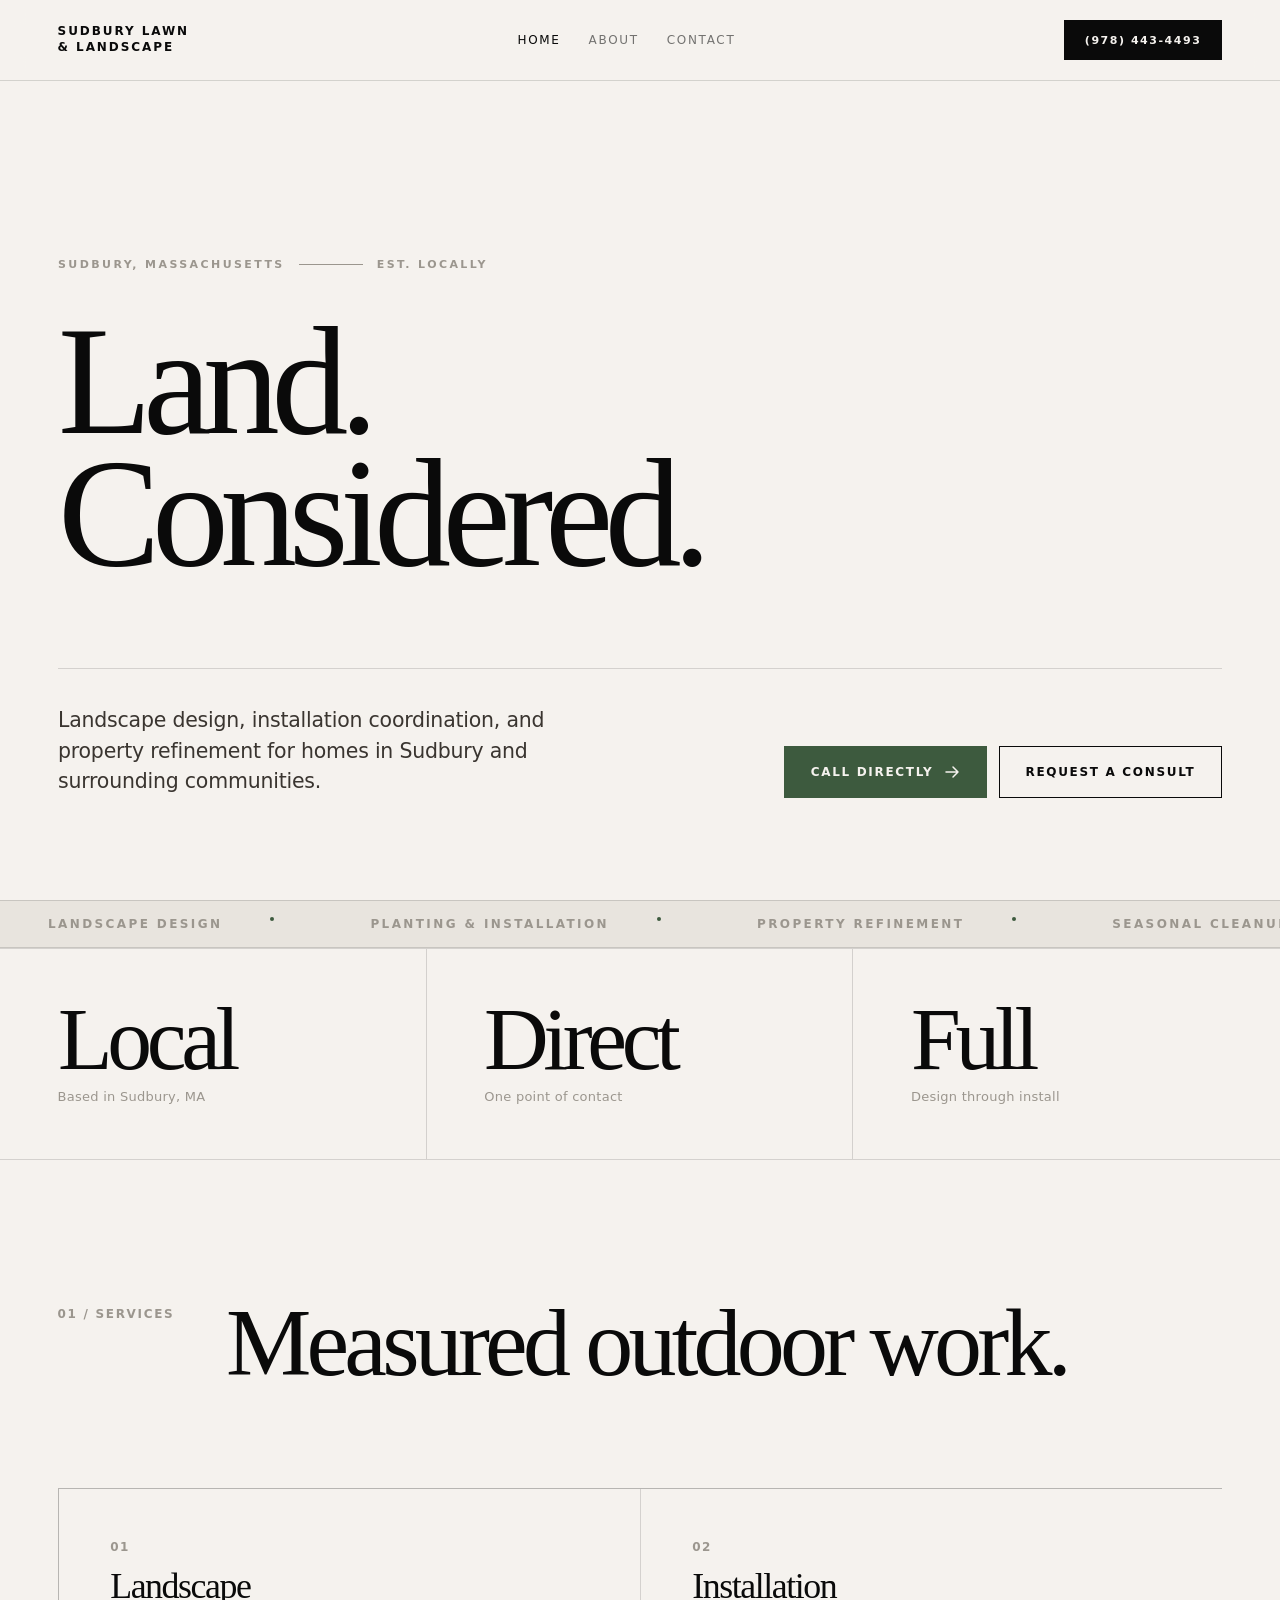
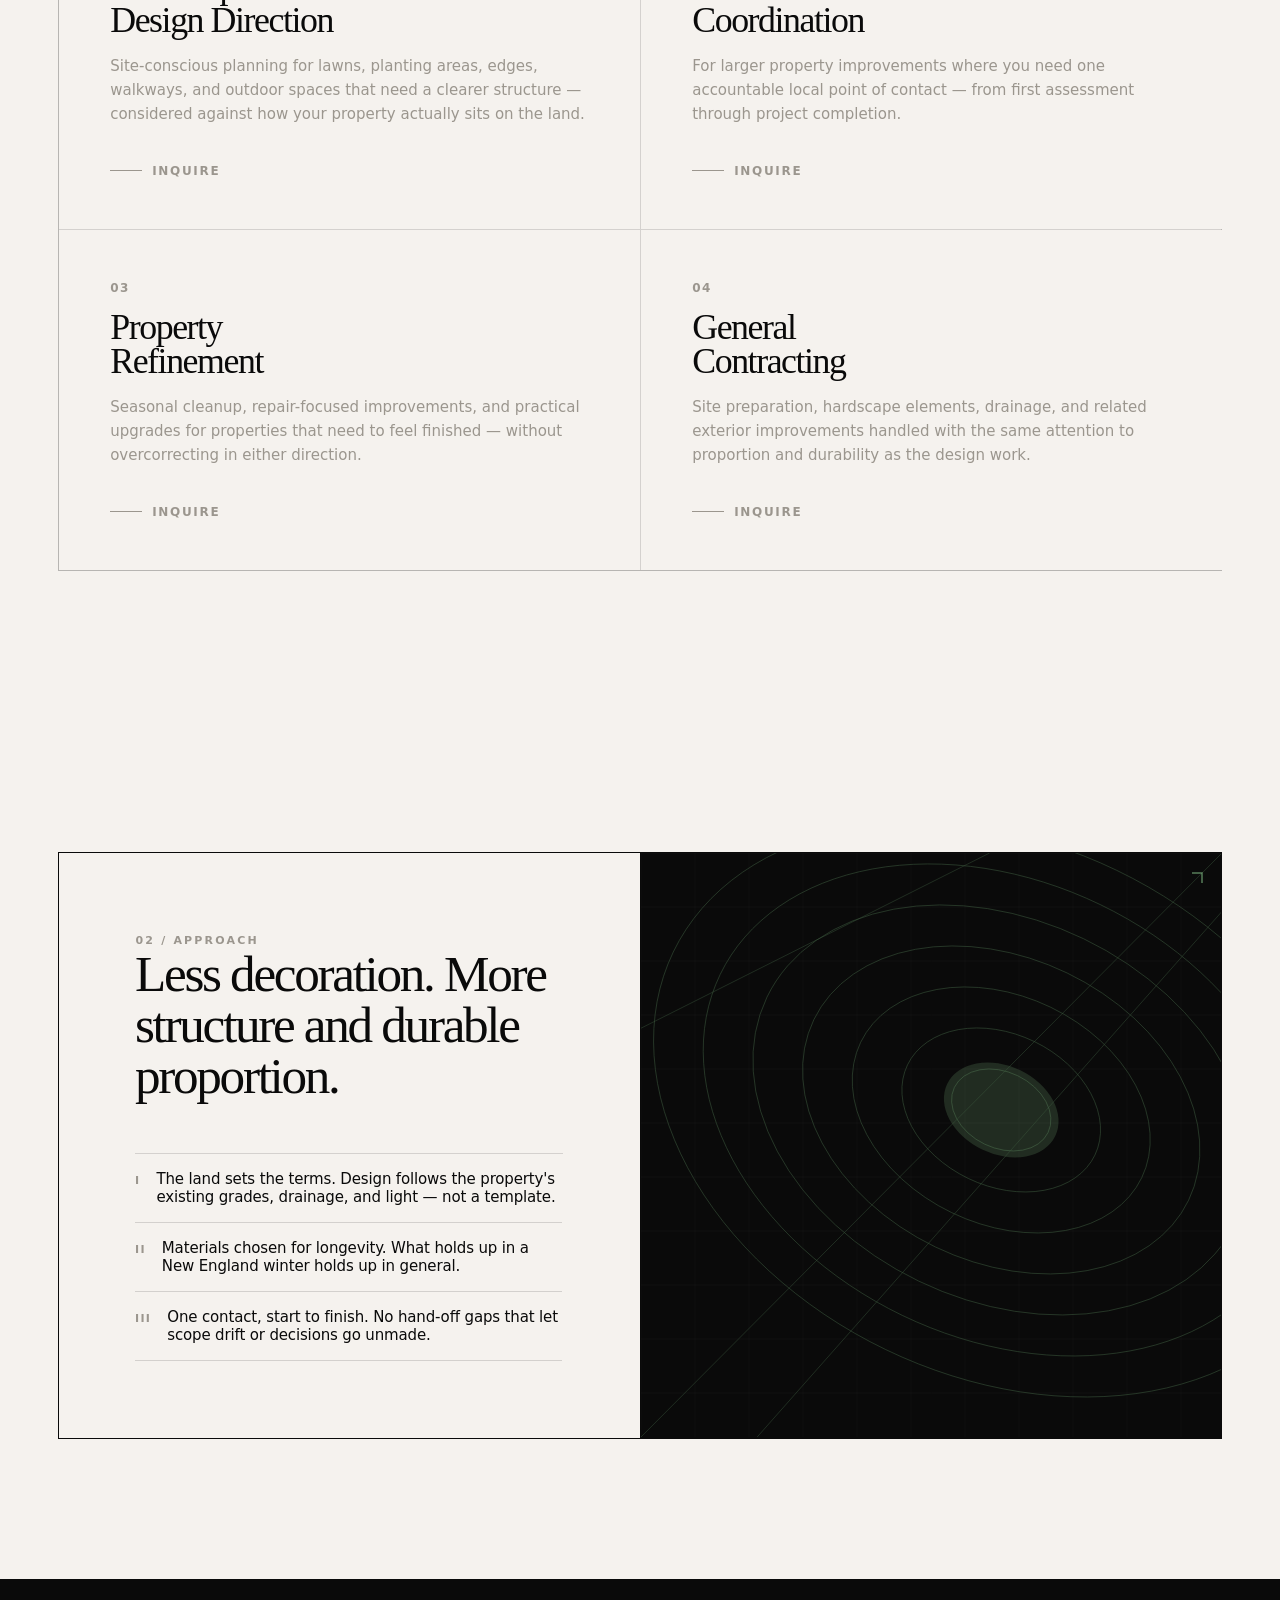
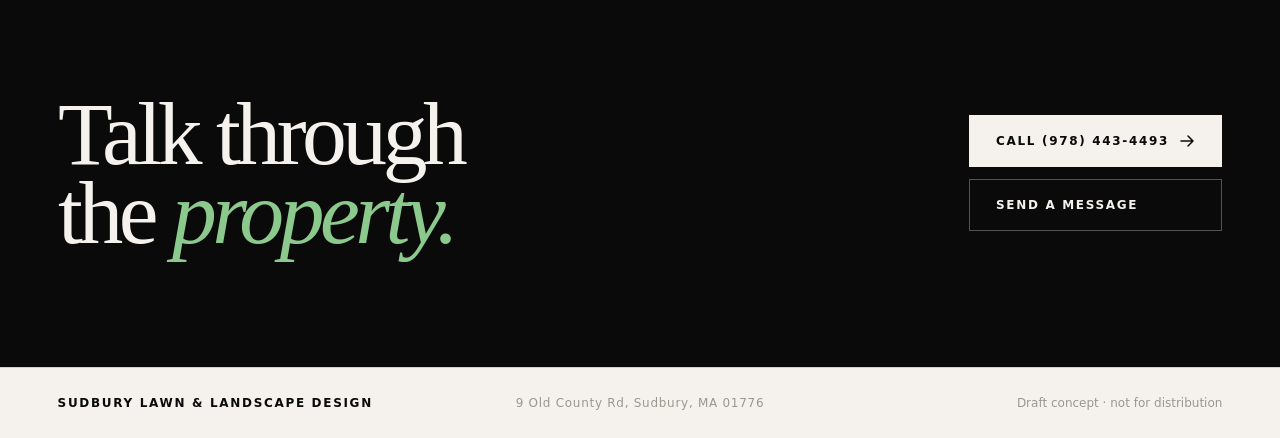
==== index.html @ a1465e55 "Initial Claude Design website" ====
<!DOCTYPE html>
<html lang="en">
<head>
  <meta charset="UTF-8" />
  <meta name="viewport" content="width=device-width, initial-scale=1.0" />
  <title>Sudbury Lawn &amp; Landscape Design — Sudbury, MA</title>
  <meta name="description" content="Landscape design, installation, and property refinement for Sudbury, MA and surrounding towns. Call (978) 443-4493." />
  <link rel="stylesheet" href="styles.css" />
</head>
<body>
  <div class="site">

    <!-- Navigation -->
    <nav class="nav" aria-label="Primary navigation">
      <a class="nav-brand" href="index.html">
        Sudbury Lawn<br>&amp; Landscape
      </a>
      <ul class="nav-links" role="list">
        <li><a href="index.html" aria-current="page">Home</a></li>
        <li><a href="about.html">About</a></li>
        <li><a href="contact.html">Contact</a></li>
      </ul>
      <a class="nav-cta" href="tel:+19784434493">
        (978) 443-4493
      </a>
    </nav>

    <main>

      <!-- Hero -->
      <section class="hero" aria-labelledby="hero-heading">
        <div class="hero-kicker reveal">
          <span class="label">Sudbury, Massachusetts</span>
          <span class="kicker-line" aria-hidden="true"></span>
          <span class="label">Est. locally</span>
        </div>

        <h1 id="hero-heading" class="display reveal" data-delay="1">
          Land.<br>Considered.
        </h1>

        <div class="hero-bottom">
          <p class="body-large hero-desc reveal" data-delay="2">
            Landscape design, installation coordination, and property refinement for homes in Sudbury and surrounding communities.
          </p>
          <div class="hero-actions reveal" data-delay="3">
            <a class="btn btn-accent" href="tel:+19784434493">
              Call directly
              <svg class="btn-icon" viewBox="0 0 16 16" fill="none" aria-hidden="true">
                <path d="M2 8h12M9 3l5 5-5 5" stroke="currentColor" stroke-width="1.5" stroke-linecap="round" stroke-linejoin="round"/>
              </svg>
            </a>
            <a class="btn btn-outline" href="contact.html">Request a consult</a>
          </div>
        </div>
      </section>

      <!-- Marquee -->
      <div class="marquee-wrap" aria-hidden="true">
        <div class="marquee-track">
          <!-- duplicated for seamless loop -->
          <span class="marquee-item">Landscape Design</span><span class="marquee-dot"></span>
          <span class="marquee-item">Planting &amp; Installation</span><span class="marquee-dot"></span>
          <span class="marquee-item">Property Refinement</span><span class="marquee-dot"></span>
          <span class="marquee-item">Seasonal Cleanup</span><span class="marquee-dot"></span>
          <span class="marquee-item">Sudbury, MA</span><span class="marquee-dot"></span>
          <span class="marquee-item">Landscape Design</span><span class="marquee-dot"></span>
          <span class="marquee-item">Planting &amp; Installation</span><span class="marquee-dot"></span>
          <span class="marquee-item">Property Refinement</span><span class="marquee-dot"></span>
          <span class="marquee-item">Seasonal Cleanup</span><span class="marquee-dot"></span>
          <span class="marquee-item">Sudbury, MA</span><span class="marquee-dot"></span>
        </div>
      </div>

      <!-- Stats band -->
      <div class="stats ruled">
        <div class="stat">
          <span class="stat-num reveal">Local</span>
          <span class="stat-label body-small">Based in Sudbury, MA</span>
        </div>
        <div class="stat">
          <span class="stat-num reveal" data-delay="1">Direct</span>
          <span class="stat-label body-small">One point of contact</span>
        </div>
        <div class="stat">
          <span class="stat-num reveal" data-delay="2">Full</span>
          <span class="stat-label body-small">Design through install</span>
        </div>
      </div>

      <!-- Services -->
      <section class="section" aria-labelledby="services-heading">
        <header class="section-header">
          <span class="section-num label reveal-left">01 / Services</span>
          <h2 id="services-heading" class="headline reveal">
            Measured outdoor work.
          </h2>
        </header>

        <div class="services-grid">
          <article class="service-card reveal">
            <div class="service-card-top">
              <span class="service-idx label">01</span>
              <h3>Landscape<br>Design Direction</h3>
              <p class="body-small">
                Site-conscious planning for lawns, planting areas, edges, walkways, and outdoor spaces that need a clearer structure — considered against how your property actually sits on the land.
              </p>
            </div>
            <span class="service-arrow" aria-hidden="true">
              <span class="arrow-line"></span>
              Inquire
            </span>
          </article>

          <article class="service-card reveal" data-delay="1">
            <div class="service-card-top">
              <span class="service-idx label">02</span>
              <h3>Installation<br>Coordination</h3>
              <p class="body-small">
                For larger property improvements where you need one accountable local point of contact — from first assessment through project completion.
              </p>
            </div>
            <span class="service-arrow" aria-hidden="true">
              <span class="arrow-line"></span>
              Inquire
            </span>
          </article>

          <article class="service-card reveal" data-delay="2">
            <div class="service-card-top">
              <span class="service-idx label">03</span>
              <h3>Property<br>Refinement</h3>
              <p class="body-small">
                Seasonal cleanup, repair-focused improvements, and practical upgrades for properties that need to feel finished — without overcorrecting in either direction.
              </p>
            </div>
            <span class="service-arrow" aria-hidden="true">
              <span class="arrow-line"></span>
              Inquire
            </span>
          </article>

          <article class="service-card reveal" data-delay="3">
            <div class="service-card-top">
              <span class="service-idx label">04</span>
              <h3>General<br>Contracting</h3>
              <p class="body-small">
                Site preparation, hardscape elements, drainage, and related exterior improvements handled with the same attention to proportion and durability as the design work.
              </p>
            </div>
            <span class="service-arrow" aria-hidden="true">
              <span class="arrow-line"></span>
              Inquire
            </span>
          </article>
        </div>
      </section>

      <!-- Approach -->
      <section class="section-full" aria-labelledby="approach-heading">
        <div class="approach-block" style="max-width:var(--max);margin:0 auto;">
          <div class="approach-copy">
            <div>
              <span class="label reveal">02 / Approach</span>
              <h2 id="approach-heading" class="approach-statement reveal" data-delay="1">
                Less decoration. More structure and durable proportion.
              </h2>
            </div>
            <ul class="approach-pillars" aria-label="Design principles">
              <li class="reveal">
                <span class="pillar-n label">I</span>
                <span class="pillar-text">The land sets the terms. Design follows the property's existing grades, drainage, and light — not a template.</span>
              </li>
              <li class="reveal" data-delay="1">
                <span class="pillar-n label">II</span>
                <span class="pillar-text">Materials chosen for longevity. What holds up in a New England winter holds up in general.</span>
              </li>
              <li class="reveal" data-delay="2">
                <span class="pillar-n label">III</span>
                <span class="pillar-text">One contact, start to finish. No hand-off gaps that let scope drift or decisions go unmade.</span>
              </li>
            </ul>
          </div>
          <div class="approach-visual" aria-hidden="true">
            <canvas class="geo-canvas" id="geoCanvas"></canvas>
          </div>
        </div>
      </section>

      <!-- CTA band -->
      <section class="cta-band" aria-labelledby="cta-heading">
        <div class="cta-inner">
          <h2 id="cta-heading" class="cta-headline reveal">
            Talk through<br>the <em>property.</em>
          </h2>
          <div class="cta-actions reveal" data-delay="2">
            <a class="btn btn-white" href="tel:+19784434493">
              Call (978) 443-4493
              <svg class="btn-icon" viewBox="0 0 16 16" fill="none" aria-hidden="true">
                <path d="M2 8h12M9 3l5 5-5 5" stroke="currentColor" stroke-width="1.5" stroke-linecap="round" stroke-linejoin="round"/>
              </svg>
            </a>
            <a class="btn btn-ghost" href="contact.html">Send a message</a>
          </div>
        </div>
      </section>

    </main>

    <!-- Footer -->
    <footer class="footer">
      <span class="footer-brand">Sudbury Lawn &amp; Landscape Design</span>
      <span class="footer-center">9 Old County Rd, Sudbury, MA 01776</span>
      <span class="footer-right">Draft concept · not for distribution</span>
    </footer>

  </div>
  <script src="script.js"></script>
</body>
</html>
---- styles.css ----
/* ─────────────────────────────────────────────────────────────────────────────
   Sudbury Lawn & Landscape Design
   Palette: pure black / off-white / one botanical accent
   No gradients. No glow. No glass. Editorial structural minimalism.
───────────────────────────────────────────────────────────────────────────── */

:root {
  --black:   #0a0a0a;
  --white:   #f5f2ee;
  --stone:   #e8e4de;
  --dim:     #9b968e;
  --rule:    rgba(10,10,10,.14);
  --accent:  #3d5a3e;   /* single botanical green — used sparingly */
  --max:     1560px;
  --gutter:  clamp(18px, 4.5vw, 80px);
  --ease-out: cubic-bezier(.16,1,.3,1);
  --ease-in:  cubic-bezier(.7,0,.84,0);
}

/* ─── Reset ─── */
*, *::before, *::after { box-sizing: border-box; }
html { scroll-behavior: smooth; }
body {
  margin: 0;
  background: var(--white);
  color: var(--black);
  font-family: "Georgia", ui-serif, Georgia, serif;
  -webkit-font-smoothing: antialiased;
}
a { color: inherit; text-decoration: none; }
img, svg { display: block; }
h1, h2, h3, h4, p, ul { margin: 0; }

/* ─── Utility ─── */
.sr-only {
  position: absolute; width: 1px; height: 1px;
  padding: 0; margin: -1px; overflow: hidden;
  clip: rect(0,0,0,0); white-space: nowrap; border: 0;
}
.ruled { border-top: 1px solid var(--rule); }

/* ─── Typography scale ─── */
.label {
  font-family: ui-sans-serif, "Inter", system-ui, sans-serif;
  font-size: 11px; font-weight: 700;
  text-transform: uppercase; letter-spacing: .2em;
  color: var(--dim);
}
.display {
  font-size: clamp(72px, 12vw, 200px);
  line-height: .86;
  letter-spacing: -.055em;
  font-weight: 400;
}
.headline {
  font-size: clamp(48px, 7.5vw, 140px);
  line-height: .88;
  letter-spacing: -.05em;
  font-weight: 400;
}
.subhead {
  font-size: clamp(28px, 3.8vw, 62px);
  line-height: .96;
  letter-spacing: -.04em;
  font-weight: 400;
}
.body-large {
  font-family: ui-sans-serif, "Inter", system-ui, sans-serif;
  font-size: clamp(17px, 1.6vw, 24px);
  line-height: 1.5;
  letter-spacing: -.01em;
  color: #3a3530;
}
.body-small {
  font-family: ui-sans-serif, "Inter", system-ui, sans-serif;
  font-size: 15px;
  line-height: 1.6;
  color: var(--dim);
}

/* ─── Navigation ─── */
.nav {
  position: fixed; z-index: 100;
  top: 0; left: 0; right: 0;
  display: grid;
  grid-template-columns: auto 1fr auto;
  align-items: center;
  gap: 32px;
  padding: 20px var(--gutter);
  border-bottom: 1px solid var(--rule);
  background: rgba(245,242,238,.92);
  backdrop-filter: blur(12px);
  -webkit-backdrop-filter: blur(12px);
}
.nav-brand {
  font-family: ui-sans-serif, "Inter", system-ui, sans-serif;
  font-size: 12px; font-weight: 700;
  text-transform: uppercase; letter-spacing: .16em;
  line-height: 1.3;
}
.nav-links {
  display: flex; gap: 28px;
  justify-content: center;
  font-family: ui-sans-serif, "Inter", system-ui, sans-serif;
  font-size: 12px; font-weight: 500;
  text-transform: uppercase; letter-spacing: .14em;
  list-style: none; padding: 0;
}
.nav-links a { opacity: .55; transition: opacity .2s; }
.nav-links a:hover, .nav-links a[aria-current] { opacity: 1; }
.nav-cta {
  font-family: ui-sans-serif, "Inter", system-ui, sans-serif;
  display: inline-flex; align-items: center;
  height: 40px; padding: 0 20px;
  background: var(--black); color: var(--white);
  font-size: 11px; font-weight: 700;
  text-transform: uppercase; letter-spacing: .14em;
  border: 1px solid var(--black);
  transition: background .22s var(--ease-out), color .22s var(--ease-out), transform .18s var(--ease-out);
}
.nav-cta:hover { background: var(--accent); border-color: var(--accent); transform: translateY(-1px); }
.nav-cta:focus-visible { outline: 2px solid var(--accent); outline-offset: 3px; }

/* ─── Buttons ─── */
.btn {
  display: inline-flex; align-items: center; gap: 10px;
  height: 52px; padding: 0 26px;
  font-family: ui-sans-serif, "Inter", system-ui, sans-serif;
  font-size: 12px; font-weight: 700;
  text-transform: uppercase; letter-spacing: .14em;
  border: 1px solid var(--black);
  background: var(--black); color: var(--white);
  transition: background .22s var(--ease-out), color .22s var(--ease-out), transform .18s var(--ease-out), border-color .22s;
  cursor: pointer;
}
.btn:hover { background: transparent; color: var(--black); transform: translateY(-2px); }
.btn:focus-visible { outline: 2px solid var(--accent); outline-offset: 3px; }
.btn-outline {
  background: transparent; color: var(--black);
}
.btn-outline:hover { background: var(--black); color: var(--white); }
.btn-accent {
  background: var(--accent); border-color: var(--accent); color: var(--white);
}
.btn-accent:hover { background: transparent; color: var(--accent); }
.btn-icon {
  width: 16px; height: 16px; flex-shrink: 0;
  transition: transform .18s var(--ease-out);
}
.btn:hover .btn-icon { transform: translateX(3px); }

/* ─── Page wrapper ─── */
.site { overflow: clip; }

/* ─── Hero ─── */
.hero {
  min-height: 100svh;
  display: grid;
  align-content: end;
  padding: 120px var(--gutter) clamp(60px, 8vw, 120px);
  max-width: var(--max);
  margin: 0 auto;
  position: relative;
}
.hero-kicker {
  display: flex; align-items: center; gap: 14px;
  margin-bottom: 44px;
}
.hero-kicker .label { letter-spacing: .22em; }
.kicker-line {
  width: clamp(40px, 5vw, 80px);
  height: 1px;
  background: var(--dim);
  flex-shrink: 0;
}
.hero-type {
  max-width: 12ch;
  overflow: hidden;
}
.hero-type em {
  font-style: italic;
  color: var(--accent);
}
.hero-bottom {
  margin-top: clamp(48px, 7vw, 100px);
  display: grid;
  grid-template-columns: 1fr 1fr;
  gap: clamp(24px, 5vw, 80px);
  align-items: end;
  border-top: 1px solid var(--rule);
  padding-top: 36px;
}
.hero-desc { max-width: 520px; }
.hero-actions { display: flex; gap: 12px; flex-wrap: wrap; justify-content: flex-end; align-items: center; }

/* ─── Marquee strip ─── */
.marquee-wrap {
  border-top: 1px solid var(--rule);
  border-bottom: 1px solid var(--rule);
  background: var(--stone);
  overflow: hidden;
  padding: 16px 0;
}
.marquee-track {
  display: flex; gap: 0;
  width: max-content;
  animation: marquee 28s linear infinite;
}
.marquee-item {
  white-space: nowrap;
  font-family: ui-sans-serif, "Inter", system-ui, sans-serif;
  font-size: 12px; font-weight: 600;
  text-transform: uppercase; letter-spacing: .2em;
  color: var(--dim);
  padding: 0 48px;
}
.marquee-dot {
  display: inline-block;
  width: 4px; height: 4px; border-radius: 50%;
  background: var(--accent);
  vertical-align: middle;
  margin-right: 48px;
}
@keyframes marquee {
  0%   { transform: translateX(0); }
  100% { transform: translateX(-50%); }
}
@media (prefers-reduced-motion: reduce) { .marquee-track { animation: none; } }

/* ─── Stats band ─── */
.stats {
  display: grid;
  grid-template-columns: repeat(3, 1fr);
  border-bottom: 1px solid var(--rule);
}
.stat {
  padding: clamp(28px, 4vw, 56px) var(--gutter);
  border-right: 1px solid var(--rule);
  display: grid; gap: 8px;
}
.stat:last-child { border-right: 0; }
.stat-num {
  font-size: clamp(48px, 7vw, 110px);
  line-height: .88;
  letter-spacing: -.06em;
  font-weight: 400;
}
.stat-label {
  font-family: ui-sans-serif, "Inter", system-ui, sans-serif;
  font-size: 13px; color: var(--dim);
  letter-spacing: .02em;
}

/* ─── Section wrapper ─── */
.section {
  max-width: var(--max);
  margin: 0 auto;
  padding: clamp(80px, 11vw, 180px) var(--gutter);
}
.section-full {
  padding: clamp(80px, 11vw, 180px) var(--gutter);
}

/* ─── Section header ─── */
.section-header {
  display: grid;
  grid-template-columns: auto 1fr;
  gap: clamp(24px, 4vw, 64px);
  align-items: start;
  margin-bottom: clamp(56px, 8vw, 120px);
}
.section-num {
  font-family: ui-sans-serif, "Inter", system-ui, sans-serif;
  font-size: 12px; font-weight: 700;
  color: var(--dim); letter-spacing: .14em;
  padding-top: .5em;
}

/* ─── Services grid ─── */
.services-grid {
  display: grid;
  grid-template-columns: 1fr 1fr;
  gap: 1px;
  background: var(--rule);
  border: 1px solid var(--rule);
}
.service-card {
  background: var(--white);
  padding: clamp(28px, 4vw, 60px);
  display: grid;
  gap: 24px;
  align-content: space-between;
  min-height: 340px;
  transition: background .28s var(--ease-out);
}
.service-card:hover { background: var(--stone); }
.service-card-top { display: grid; gap: 16px; }
.service-idx {
  font-family: ui-sans-serif, "Inter", system-ui, sans-serif;
  font-size: 12px; font-weight: 700; color: var(--dim); letter-spacing: .12em;
}
.service-card h3 {
  font-size: clamp(24px, 2.8vw, 46px);
  line-height: .94;
  letter-spacing: -.04em;
  font-weight: 400;
}
.service-arrow {
  display: flex; align-items: center; gap: 10px;
  font-family: ui-sans-serif, "Inter", system-ui, sans-serif;
  font-size: 12px; font-weight: 700;
  text-transform: uppercase; letter-spacing: .14em;
  color: var(--dim);
  transition: color .22s, gap .22s var(--ease-out);
}
.service-card:hover .service-arrow { color: var(--accent); gap: 18px; }
.arrow-line {
  display: block; width: 32px; height: 1px;
  background: currentColor;
  transition: width .22s var(--ease-out);
}
.service-card:hover .arrow-line { width: 44px; }

/* ─── Approach section ─── */
.approach-block {
  display: grid;
  grid-template-columns: 1fr 1fr;
  gap: 1px;
  background: var(--black);
  border: 1px solid var(--black);
}
.approach-copy {
  background: var(--white);
  padding: clamp(40px, 6vw, 96px);
  display: grid;
  gap: clamp(32px, 4vw, 56px);
  align-content: space-between;
}
.approach-statement {
  font-size: clamp(30px, 4vw, 66px);
  line-height: 1.0;
  letter-spacing: -.045em;
  font-weight: 400;
  max-width: 18ch;
}
.approach-pillars {
  list-style: none; padding: 0;
  display: grid; gap: 0;
  border-top: 1px solid var(--rule);
}
.approach-pillars li {
  padding: 16px 0;
  border-bottom: 1px solid var(--rule);
  display: grid;
  grid-template-columns: auto 1fr;
  gap: 16px;
  align-items: baseline;
}
.pillar-n {
  font-family: ui-sans-serif, "Inter", system-ui, sans-serif;
  font-size: 11px; font-weight: 700; color: var(--dim); letter-spacing: .12em;
}
.pillar-text {
  font-family: ui-sans-serif, "Inter", system-ui, sans-serif;
  font-size: 15px; letter-spacing: -.01em;
}
.approach-visual {
  background: var(--black);
  position: relative;
  overflow: hidden;
  min-height: 480px;
}
.geo-canvas {
  position: absolute; inset: 0;
}
/* SVG geometric botanical grid drawn in script.js */

/* ─── CTA band ─── */
.cta-band {
  background: var(--black);
  color: var(--white);
  padding: clamp(64px, 9vw, 148px) var(--gutter);
}
.cta-inner {
  max-width: var(--max);
  margin: 0 auto;
  display: grid;
  grid-template-columns: 1fr auto;
  gap: clamp(32px, 6vw, 100px);
  align-items: center;
}
.cta-headline {
  font-size: clamp(44px, 7vw, 130px);
  line-height: .88;
  letter-spacing: -.05em;
  font-weight: 400;
}
.cta-headline em { font-style: italic; color: #8bc98d; }
.cta-actions { display: flex; flex-direction: column; gap: 12px; flex-shrink: 0; }
.btn-white {
  background: var(--white); color: var(--black); border-color: var(--white);
}
.btn-white:hover { background: transparent; color: var(--white); }
.btn-ghost {
  background: transparent; color: var(--white); border-color: rgba(255,255,255,.3);
}
.btn-ghost:hover { border-color: var(--white); background: var(--white); color: var(--black); }

/* ─── About page ─── */
.page-hero {
  padding: 140px var(--gutter) clamp(60px, 8vw, 100px);
  max-width: var(--max);
  margin: 0 auto;
  border-bottom: 1px solid var(--rule);
}
.page-hero .label { margin-bottom: 32px; }
.about-grid {
  display: grid;
  grid-template-columns: .9fr 1.1fr;
  gap: clamp(40px, 7vw, 120px);
  align-items: start;
}
.about-visual {
  position: sticky; top: 100px;
}
.about-plate {
  aspect-ratio: 3/4;
  background: var(--black);
  position: relative;
  overflow: hidden;
}
.about-plate-inner {
  position: absolute; inset: 0;
}
.about-body { display: grid; gap: clamp(40px, 5vw, 72px); }
.about-pull {
  font-size: clamp(28px, 3.5vw, 54px);
  line-height: 1.0;
  letter-spacing: -.04em;
  font-weight: 400;
  max-width: 22ch;
}
.about-text {
  display: grid; gap: 20px;
}
.values-list {
  list-style: none; padding: 0;
  display: grid; gap: 0;
  border-top: 1px solid var(--rule);
}
.values-list li {
  display: grid;
  grid-template-columns: 1fr auto;
  align-items: center;
  padding: 20px 0;
  border-bottom: 1px solid var(--rule);
}
.value-label {
  font-size: clamp(18px, 2vw, 28px);
  letter-spacing: -.03em;
}
.value-mark {
  width: 8px; height: 8px; border-radius: 50%;
  background: var(--accent);
  flex-shrink: 0;
}

/* ─── Contact page ─── */
.contact-layout {
  display: grid;
  grid-template-columns: 1fr 1fr;
  min-height: calc(100svh - 82px);
  margin-top: 82px;
}
.contact-left {
  background: var(--black);
  color: var(--white);
  padding: clamp(48px, 7vw, 120px) var(--gutter);
  display: grid;
  align-content: space-between;
}
.contact-right {
  padding: clamp(48px, 7vw, 120px) var(--gutter);
  display: grid;
  align-content: start;
  gap: 40px;
}
.contact-hl {
  font-size: clamp(44px, 6vw, 100px);
  line-height: .88;
  letter-spacing: -.05em;
  font-weight: 400;
}
.contact-hl em { font-style: italic; color: #8bc98d; }
.contact-details { display: grid; gap: 0; }
.contact-row {
  display: grid; gap: 8px;
  padding: 24px 0;
  border-bottom: 1px solid rgba(255,255,255,.12);
}
.contact-row:first-child { border-top: 1px solid rgba(255,255,255,.12); }
.contact-row .label { color: rgba(255,255,255,.4); }
.contact-row a:hover { color: #8bc98d; }
.contact-val {
  font-size: clamp(20px, 2.5vw, 36px);
  letter-spacing: -.04em;
  line-height: 1.1;
  transition: color .2s;
}
.form-label-group { display: grid; gap: 6px; }
.form-label {
  font-family: ui-sans-serif, "Inter", system-ui, sans-serif;
  font-size: 11px; font-weight: 700;
  text-transform: uppercase; letter-spacing: .18em;
  color: var(--dim);
}
.form-input, .form-textarea {
  width: 100%;
  background: transparent;
  border: 0; border-bottom: 1px solid var(--rule);
  padding: 12px 0;
  font-family: ui-sans-serif, "Inter", system-ui, sans-serif;
  font-size: 16px;
  color: var(--black);
  outline: none;
  transition: border-color .2s;
  resize: none;
}
.form-input:focus, .form-textarea:focus { border-color: var(--black); }
.form-input::placeholder, .form-textarea::placeholder { color: var(--dim); }
.form-grid { display: grid; gap: 32px; }
.form-row { display: grid; grid-template-columns: 1fr 1fr; gap: 24px; }
.form-note {
  font-family: ui-sans-serif, "Inter", system-ui, sans-serif;
  font-size: 13px; color: var(--dim); line-height: 1.5;
}
.form-success {
  display: none;
  padding: 20px;
  background: var(--stone);
  border-left: 3px solid var(--accent);
  font-family: ui-sans-serif, "Inter", system-ui, sans-serif;
  font-size: 15px; line-height: 1.5;
}

/* ─── Footer ─── */
.footer {
  border-top: 1px solid var(--rule);
  padding: 28px var(--gutter);
  display: grid;
  grid-template-columns: 1fr auto 1fr;
  align-items: center;
  gap: 20px;
}
.footer-brand {
  font-family: ui-sans-serif, "Inter", system-ui, sans-serif;
  font-size: 12px; font-weight: 700;
  text-transform: uppercase; letter-spacing: .14em;
}
.footer-center {
  font-family: ui-sans-serif, "Inter", system-ui, sans-serif;
  font-size: 12px; color: var(--dim); letter-spacing: .06em;
  text-align: center;
}
.footer-right {
  font-family: ui-sans-serif, "Inter", system-ui, sans-serif;
  font-size: 12px; color: var(--dim);
  text-align: right;
}

/* ─── Scroll reveal ─── */
.reveal {
  opacity: 0;
  transform: translateY(40px);
  transition: opacity .9s var(--ease-out), transform .9s var(--ease-out);
  will-change: opacity, transform;
}
.reveal.visible { opacity: 1; transform: translateY(0); }
.reveal[data-delay="1"] { transition-delay: .1s; }
.reveal[data-delay="2"] { transition-delay: .2s; }
.reveal[data-delay="3"] { transition-delay: .3s; }
.reveal[data-delay="4"] { transition-delay: .4s; }
.reveal-left {
  opacity: 0;
  transform: translateX(-30px);
  transition: opacity .9s var(--ease-out), transform .9s var(--ease-out);
}
.reveal-left.visible { opacity: 1; transform: translateX(0); }
.scale-reveal {
  transform: scale(1.06);
  transition: transform 1.4s var(--ease-out);
}
.scale-reveal.visible { transform: scale(1); }

/* ─── Mobile ─── */
@media (max-width: 900px) {
  .nav { grid-template-columns: 1fr auto; }
  .nav-links { display: none; }
  .hero-bottom { grid-template-columns: 1fr; gap: 24px; }
  .hero-actions { justify-content: flex-start; }
  .stats { grid-template-columns: 1fr; }
  .stat { border-right: 0; border-bottom: 1px solid var(--rule); }
  .section-header { grid-template-columns: 1fr; gap: 16px; }
  .services-grid { grid-template-columns: 1fr; }
  .approach-block { grid-template-columns: 1fr; }
  .approach-visual { min-height: 300px; }
  .cta-inner { grid-template-columns: 1fr; }
  .cta-actions { flex-direction: row; flex-wrap: wrap; }
  .about-grid { grid-template-columns: 1fr; }
  .about-visual { position: static; }
  .contact-layout { grid-template-columns: 1fr; }
  .form-row { grid-template-columns: 1fr; }
  .footer { grid-template-columns: 1fr; gap: 8px; }
  .footer-center, .footer-right { text-align: left; }
}

/* ─── Reduced motion ─── */
@media (prefers-reduced-motion: reduce) {
  html { scroll-behavior: auto; }
  .reveal, .reveal-left, .scale-reveal, .btn,
  .nav-cta, .service-card, .service-arrow,
  .arrow-line, .marquee-track { transition: none !important; animation: none !important; }
  .reveal, .reveal-left { opacity: 1; transform: none; }
  .scale-reveal { transform: none; }
}
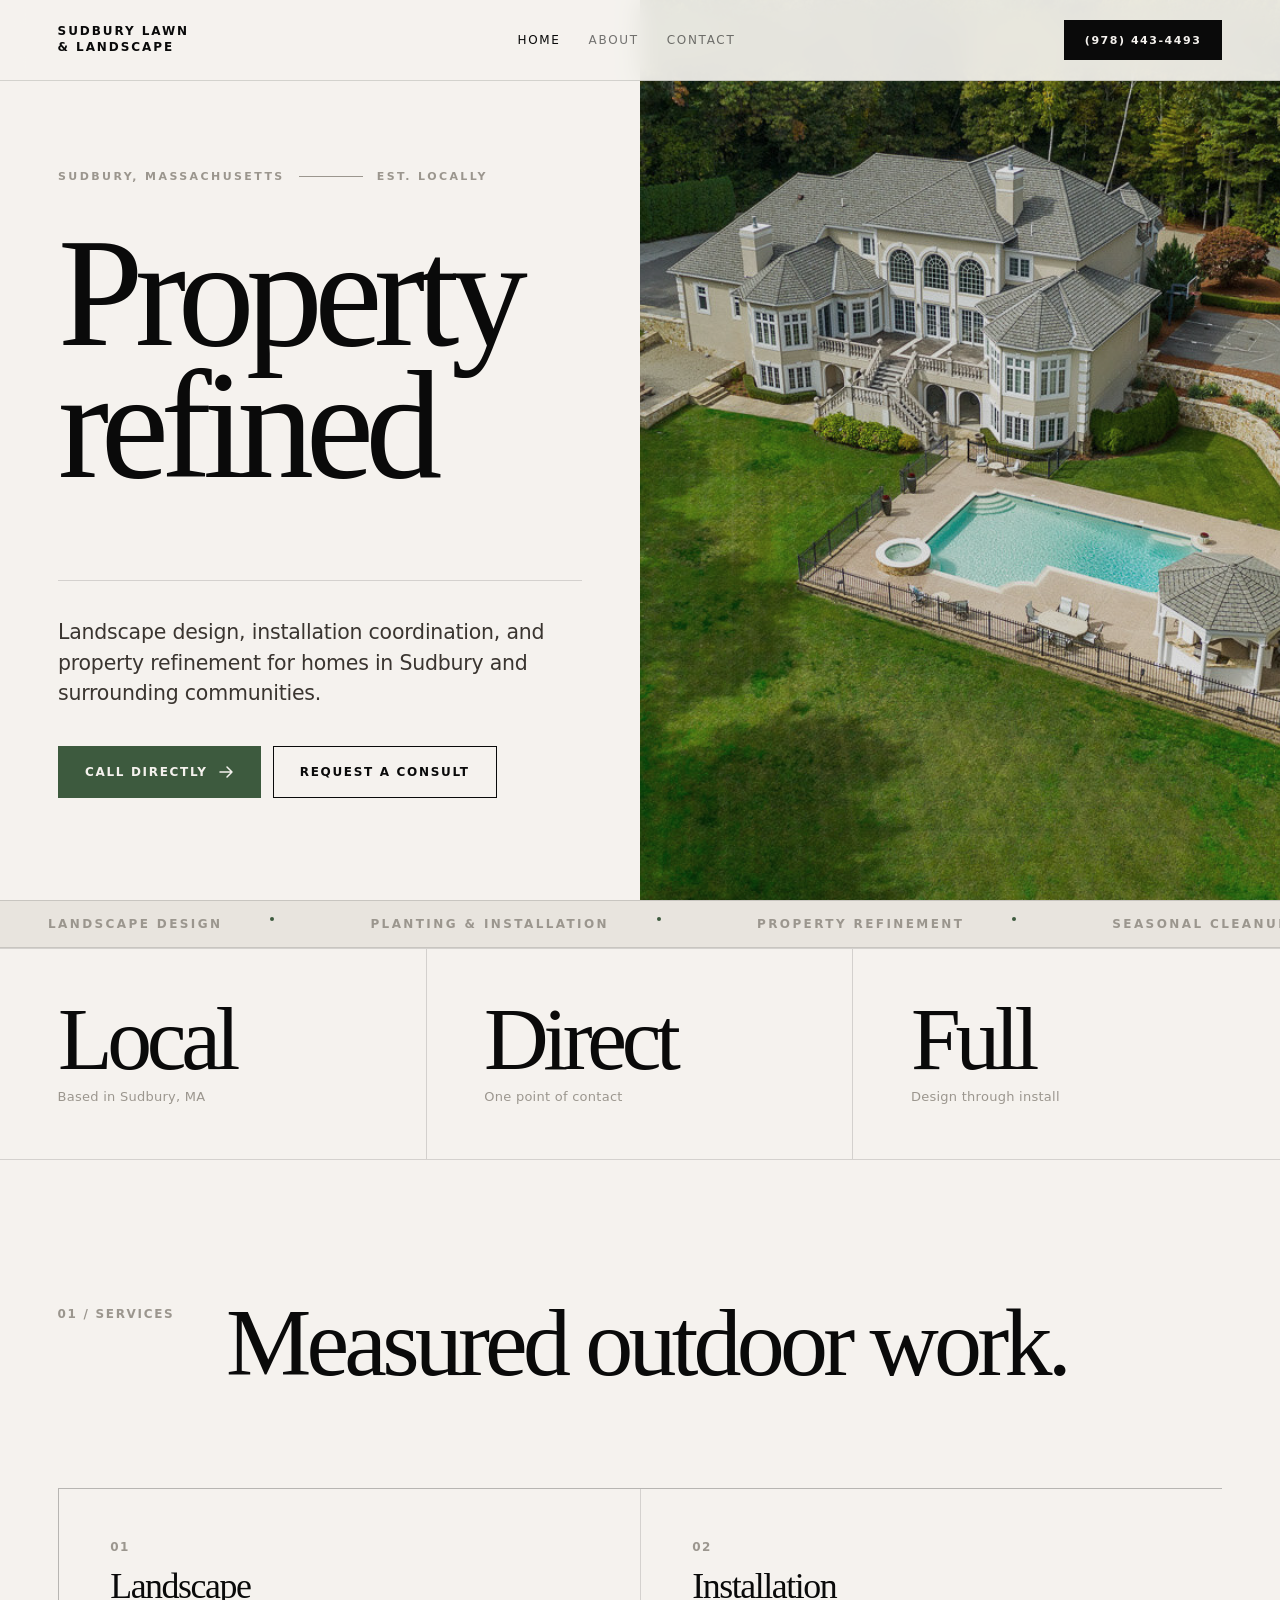
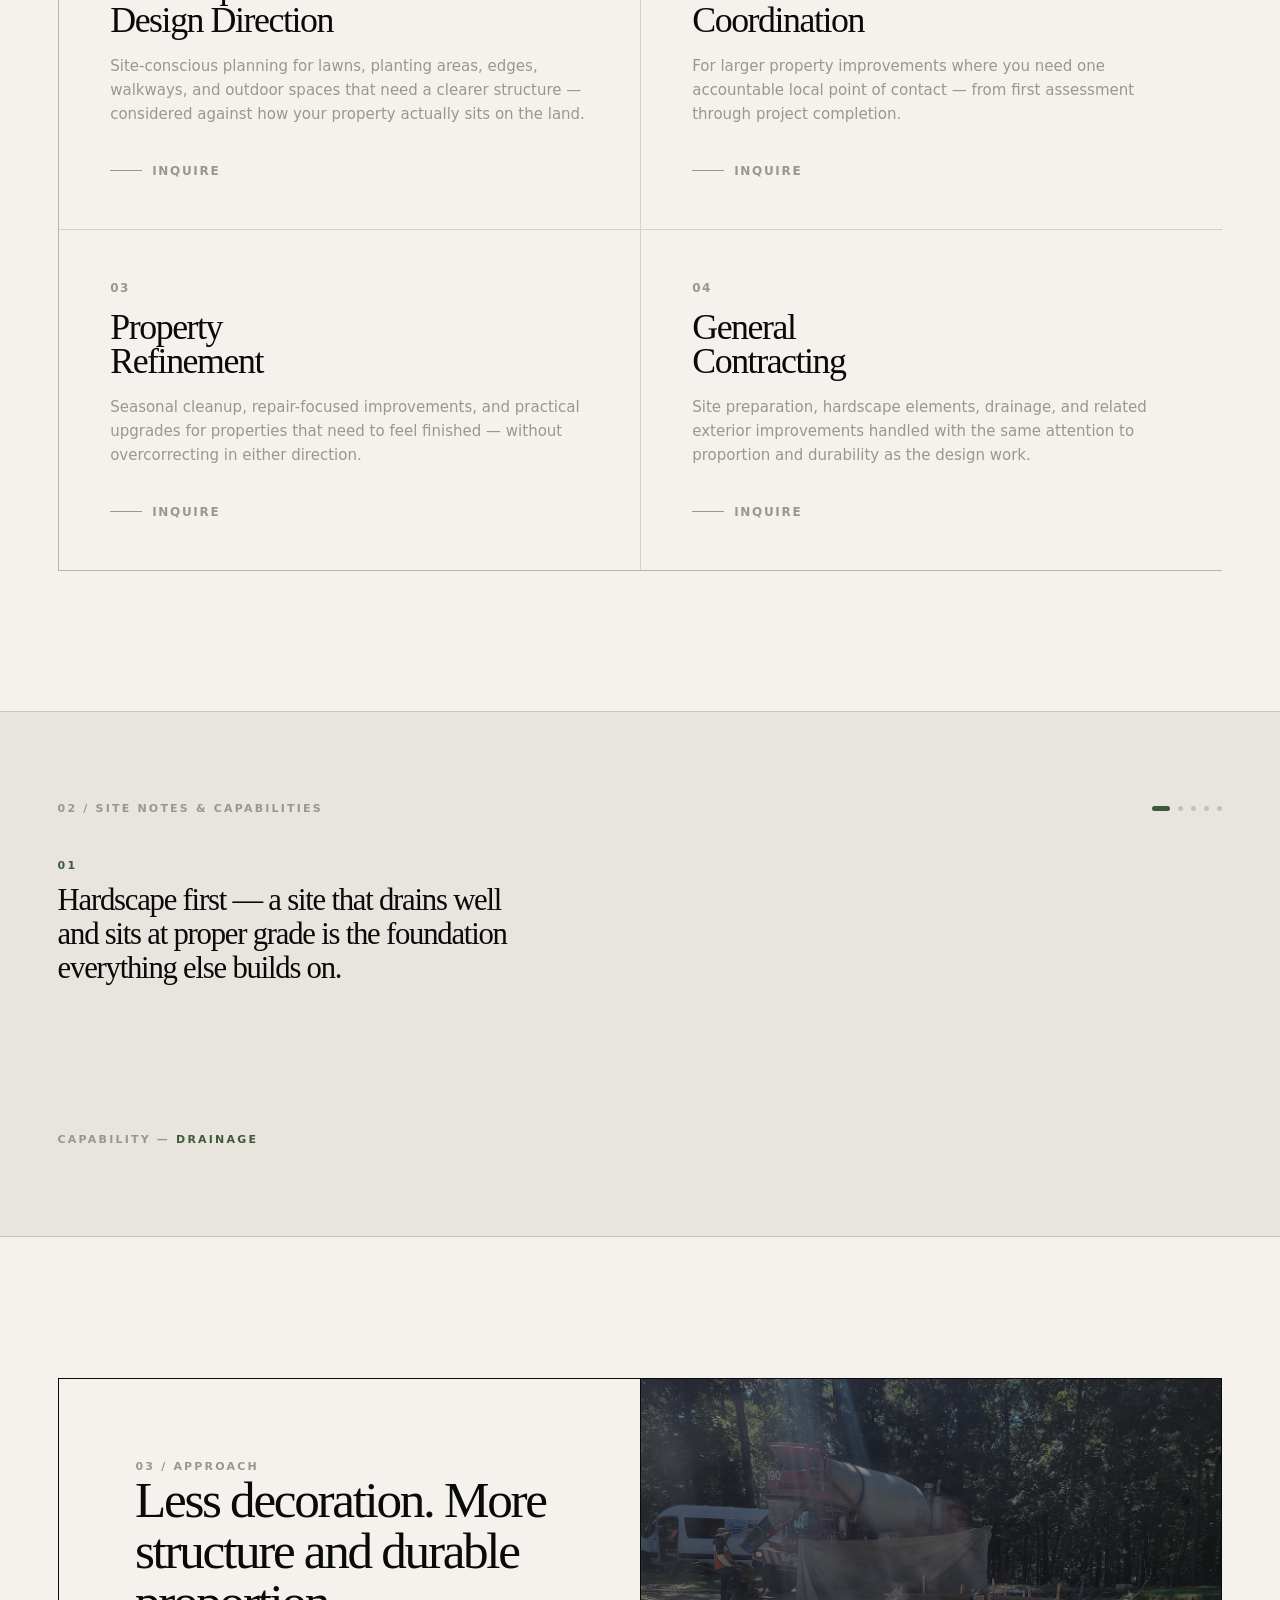
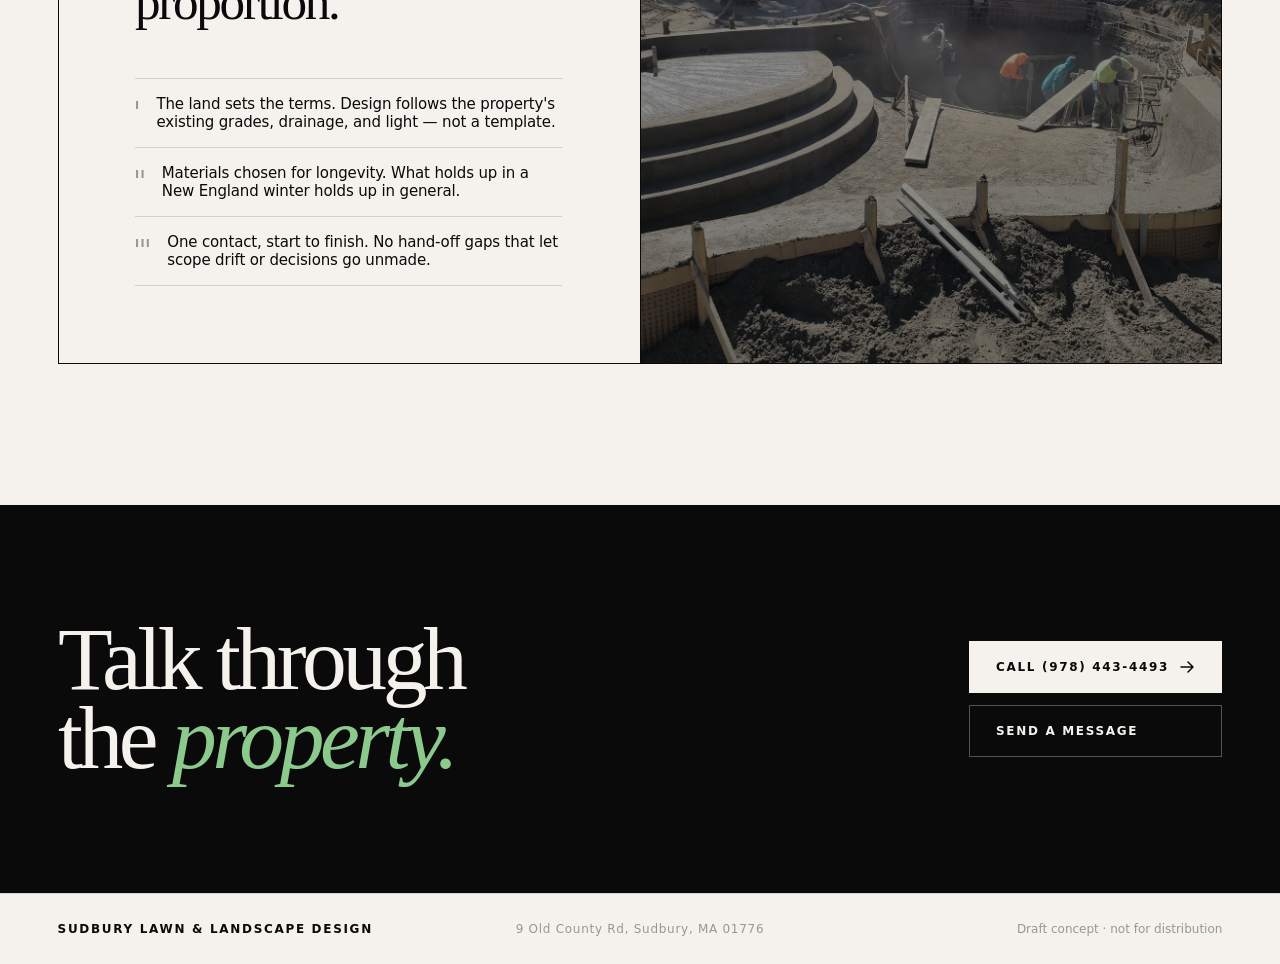
==== commit 5075c34f: "Refine Claude Design site visuals" ====
--- a/index.html
+++ b/index.html
@@ -29,29 +29,40 @@
 
       <!-- Hero -->
       <section class="hero" aria-labelledby="hero-heading">
-        <div class="hero-kicker reveal">
-          <span class="label">Sudbury, Massachusetts</span>
-          <span class="kicker-line" aria-hidden="true"></span>
-          <span class="label">Est. locally</span>
-        </div>
-
-        <h1 id="hero-heading" class="display reveal" data-delay="1">
-          Land.<br>Considered.
-        </h1>
-
-        <div class="hero-bottom">
-          <p class="body-large hero-desc reveal" data-delay="2">
-            Landscape design, installation coordination, and property refinement for homes in Sudbury and surrounding communities.
-          </p>
-          <div class="hero-actions reveal" data-delay="3">
-            <a class="btn btn-accent" href="tel:+19784434493">
-              Call directly
-              <svg class="btn-icon" viewBox="0 0 16 16" fill="none" aria-hidden="true">
-                <path d="M2 8h12M9 3l5 5-5 5" stroke="currentColor" stroke-width="1.5" stroke-linecap="round" stroke-linejoin="round"/>
-              </svg>
-            </a>
-            <a class="btn btn-outline" href="contact.html">Request a consult</a>
-          </div>
+        <div class="hero-col-text">
+          <div class="hero-kicker reveal">
+            <span class="label">Sudbury, Massachusetts</span>
+            <span class="kicker-line" aria-hidden="true"></span>
+            <span class="label">Est. locally</span>
+          </div>
+
+          <h1 id="hero-heading" class="display reveal" data-delay="1">
+            Property<br>refined
+          </h1>
+
+          <div class="hero-bottom">
+            <p class="body-large hero-desc reveal" data-delay="2">
+              Landscape design, installation coordination, and property refinement for homes in Sudbury and surrounding communities.
+            </p>
+            <div class="hero-actions reveal" data-delay="3">
+              <a class="btn btn-accent" href="tel:+19784434493">
+                Call directly
+                <svg class="btn-icon" viewBox="0 0 16 16" fill="none" aria-hidden="true">
+                  <path d="M2 8h12M9 3l5 5-5 5" stroke="currentColor" stroke-width="1.5" stroke-linecap="round" stroke-linejoin="round"/>
+                </svg>
+              </a>
+              <a class="btn btn-outline" href="contact.html">Request a consult</a>
+            </div>
+          </div>
+        </div>
+
+        <div class="hero-col-image" aria-hidden="true">
+          <img
+            src="assets/landscape-3.jpg"
+            alt=""
+            class="hero-photo scale-reveal"
+            loading="eager"
+          >
         </div>
       </section>
 
@@ -156,12 +167,52 @@
         </div>
       </section>
 
+      <!-- Site Notes / Capabilities carousel -->
+      <section class="notes-section" aria-labelledby="notes-heading">
+        <div class="notes-inner">
+          <div class="notes-header">
+            <span class="label reveal-left">02 / Site Notes &amp; Capabilities</span>
+            <div class="notes-dots" aria-hidden="true">
+              <span class="notes-dot active" data-idx="0"></span>
+              <span class="notes-dot" data-idx="1"></span>
+              <span class="notes-dot" data-idx="2"></span>
+              <span class="notes-dot" data-idx="3"></span>
+              <span class="notes-dot" data-idx="4"></span>
+            </div>
+          </div>
+          <h2 id="notes-heading" class="sr-only">Site notes and capabilities</h2>
+          <div class="notes-stage" role="region" aria-live="polite" aria-atomic="true">
+            <div class="note-item active">
+              <p class="note-num label">01</p>
+              <p class="note-text">Hardscape first — a site that drains well and sits at proper grade is the foundation everything else builds on.</p>
+            </div>
+            <div class="note-item">
+              <p class="note-num label">02</p>
+              <p class="note-text">Plant selection weighted toward native and climate-adapted varieties that perform through Massachusetts winters without intensive intervention.</p>
+            </div>
+            <div class="note-item">
+              <p class="note-num label">03</p>
+              <p class="note-text">Every planting scheme mapped against seasonal light — what shades what, what shows in early spring versus late fall.</p>
+            </div>
+            <div class="note-item">
+              <p class="note-num label">04</p>
+              <p class="note-text">Edge definition is structure. Where lawn meets bed, where stone meets grade — these transitions carry as much visual weight as the plantings themselves.</p>
+            </div>
+            <div class="note-item">
+              <p class="note-num label">05</p>
+              <p class="note-text">Drainage resolved at grade, not corrected afterward with buried pipe. Slope assessment precedes all design work.</p>
+            </div>
+          </div>
+          <p class="note-category label">Capability — <span class="note-cat-val">Drainage</span></p>
+        </div>
+      </section>
+
       <!-- Approach -->
       <section class="section-full" aria-labelledby="approach-heading">
         <div class="approach-block" style="max-width:var(--max);margin:0 auto;">
           <div class="approach-copy">
             <div>
-              <span class="label reveal">02 / Approach</span>
+              <span class="label reveal">03 / Approach</span>
               <h2 id="approach-heading" class="approach-statement reveal" data-delay="1">
                 Less decoration. More structure and durable proportion.
               </h2>
@@ -182,7 +233,12 @@
             </ul>
           </div>
           <div class="approach-visual" aria-hidden="true">
-            <canvas class="geo-canvas" id="geoCanvas"></canvas>
+            <img
+              src="assets/landscape-2.jpg"
+              alt=""
+              class="approach-photo scale-reveal"
+              loading="lazy"
+            >
           </div>
         </div>
       </section>
--- a/styles.css
+++ b/styles.css
@@ -156,11 +156,34 @@
 .hero {
   min-height: 100svh;
   display: grid;
+  grid-template-columns: 1fr 1fr;
+  position: relative;
+  overflow: hidden;
+}
+.hero-col-text {
+  display: grid;
   align-content: end;
   padding: 120px var(--gutter) clamp(60px, 8vw, 120px);
-  max-width: var(--max);
-  margin: 0 auto;
+}
+.hero-col-text .hero-bottom {
+  grid-template-columns: 1fr;
+  gap: clamp(20px, 3vw, 36px);
+}
+.hero-col-text .hero-actions {
+  justify-content: flex-start;
+}
+.hero-col-image {
   position: relative;
+  overflow: hidden;
+}
+.hero-photo {
+  position: absolute;
+  inset: 0;
+  width: 100%;
+  height: 100%;
+  object-fit: cover;
+  object-position: center 35%;
+  filter: brightness(0.88) saturate(0.82);
 }
 .hero-kicker {
   display: flex; align-items: center; gap: 14px;
@@ -373,7 +396,94 @@
 .geo-canvas {
   position: absolute; inset: 0;
 }
-/* SVG geometric botanical grid drawn in script.js */
+.approach-photo {
+  position: absolute;
+  inset: 0;
+  width: 100%;
+  height: 100%;
+  object-fit: cover;
+  object-position: center;
+  filter: brightness(0.55) saturate(0.65);
+}
+
+/* ─── Notes / Capabilities carousel ─── */
+.notes-section {
+  background: var(--stone);
+  border-top: 1px solid var(--rule);
+  border-bottom: 1px solid var(--rule);
+}
+.notes-inner {
+  max-width: var(--max);
+  margin: 0 auto;
+  padding: clamp(48px, 7vw, 96px) var(--gutter);
+  display: grid;
+  gap: clamp(28px, 4vw, 44px);
+}
+.notes-header {
+  display: flex;
+  justify-content: space-between;
+  align-items: center;
+}
+.notes-dots {
+  display: flex;
+  gap: 8px;
+  align-items: center;
+}
+.notes-dot {
+  width: 5px; height: 5px;
+  border-radius: 50%;
+  background: var(--dim);
+  opacity: 0.45;
+  cursor: pointer;
+  transition: width 0.3s var(--ease-out), opacity 0.3s, background 0.3s;
+}
+.notes-dot.active {
+  background: var(--accent);
+  opacity: 1;
+  width: 18px;
+  border-radius: 3px;
+}
+.notes-stage {
+  position: relative;
+  min-height: clamp(160px, 18vw, 240px);
+  overflow: hidden;
+}
+.note-item {
+  position: absolute;
+  top: 0; left: 0; right: 0;
+  display: grid;
+  gap: 12px;
+  align-content: start;
+  opacity: 0;
+  transform: translateY(14px);
+  transition: opacity 0.65s var(--ease-out), transform 0.65s var(--ease-out);
+  pointer-events: none;
+}
+.note-item.active {
+  opacity: 1;
+  transform: translateY(0);
+  pointer-events: auto;
+}
+.note-num {
+  color: var(--accent);
+}
+.note-text {
+  font-family: Georgia, ui-serif, serif;
+  font-size: clamp(20px, 2.4vw, 38px);
+  line-height: 1.1;
+  letter-spacing: -.04em;
+  font-weight: 400;
+  color: var(--black);
+  margin: 0;
+  max-width: 30ch;
+}
+.note-category {
+  margin: 0;
+  color: var(--dim);
+}
+.note-cat-val {
+  color: var(--accent);
+}
 
 /* ─── CTA band ─── */
 .cta-band {
@@ -431,6 +541,15 @@
 }
 .about-plate-inner {
   position: absolute; inset: 0;
+}
+.about-photo {
+  position: absolute;
+  inset: 0;
+  width: 100%;
+  height: 100%;
+  object-fit: cover;
+  object-position: center 30%;
+  filter: brightness(0.9) saturate(0.85);
 }
 .about-body { display: grid; gap: clamp(40px, 5vw, 72px); }
 .about-pull {
@@ -596,6 +715,9 @@
 @media (max-width: 900px) {
   .nav { grid-template-columns: 1fr auto; }
   .nav-links { display: none; }
+  .hero { grid-template-columns: 1fr; min-height: unset; }
+  .hero-col-text { min-height: 100svh; }
+  .hero-col-image { height: 55vw; min-height: 220px; }
   .hero-bottom { grid-template-columns: 1fr; gap: 24px; }
   .hero-actions { justify-content: flex-start; }
   .stats { grid-template-columns: 1fr; }
@@ -622,4 +744,5 @@
   .arrow-line, .marquee-track { transition: none !important; animation: none !important; }
   .reveal, .reveal-left { opacity: 1; transform: none; }
   .scale-reveal { transform: none; }
-}
+  .note-item { transition: none !important; }
+}
